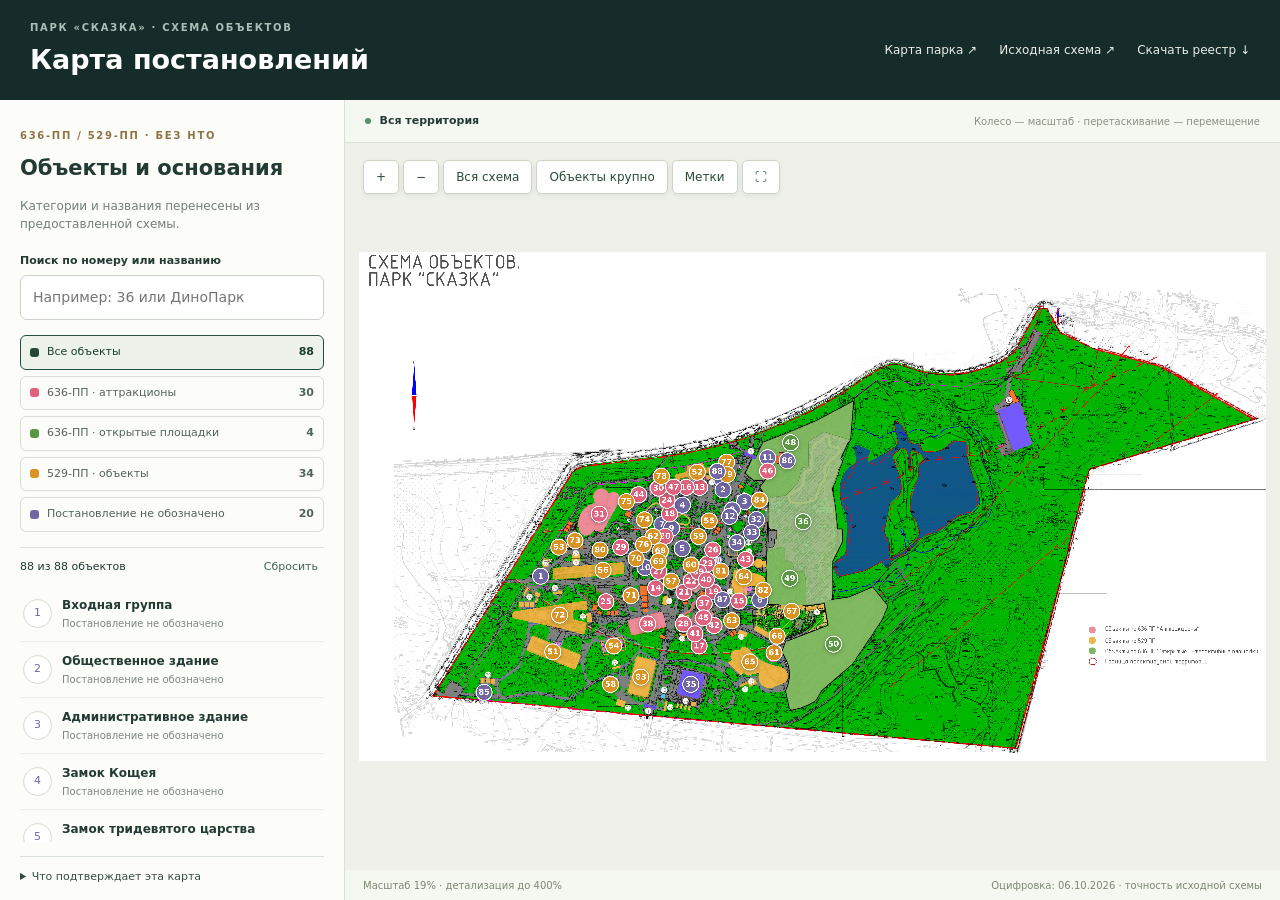
==== decrees/index.html @ 07817a86 "Добавить подробную карту объектов по 636-ПП и 529-ПП" ====
<!doctype html>
<html lang="ru"><head><meta charset="utf-8"><meta name="viewport" content="width=device-width,initial-scale=1"><meta name="theme-color" content="#162c2a"><title>Карта постановлений · Парк «Сказка»</title><link rel="stylesheet" href="style.css"></head>
<body>
<header><div><span class="eyebrow">ПАРК «СКАЗКА» · СХЕМА ОБЪЕКТОВ</span><h1>Карта постановлений</h1></div><nav><a href="../">Карта парка ↗</a><a href="assets/source.webp" target="_blank" rel="noopener">Исходная схема ↗</a><a href="data/objects.csv" download>Скачать реестр ↓</a></nav></header>
<main>
<aside><div class="intro"><span class="eyebrow">636-ПП / 529-ПП · БЕЗ НТО</span><h2>Объекты и основания</h2><p>Категории и названия перенесены из предоставленной схемы.</p></div>
<label class="search-label" for="search">Поиск по номеру или названию</label><input id="search" type="search" placeholder="Например: 36 или ДиноПарк" autocomplete="off">
<div id="filters" class="filters" aria-label="Категории объектов"></div><div class="list-head"><span id="count" aria-live="polite">Загрузка реестра…</span><button id="clear" class="text-button">Сбросить</button></div><div id="list" class="list"></div>
<details class="notes"><summary>Что подтверждает эта карта</summary><p>Карта показывает классификацию исходной схемы. Она не подтверждает разрешения, законность размещения, кадастровые границы или действующую редакцию постановлений.</p><p>Дата схемы не указана. Геопривязки нет. Метки оцифрованы приблизительно; повторные вхождения номера не являются отдельными строками реестра. Фильтры меняют метки и список, а цветная подложка сохраняется.</p><p>Названия «Аттракцион №…» сохранены без догадок. НТО исключены согласно имени файла.</p><a href="assets/legend.webp" target="_blank" rel="noopener">Экспликация исходной схемы ↗</a></details>
</aside>
<section class="map-area" aria-label="Интерактивная схема"><div class="map-top"><span><i></i> <b id="map-label">Вся территория</b></span><span class="hint">Колесо — масштаб · перетаскивание — перемещение</span></div>
<div id="viewport" tabindex="0" role="region" aria-label="Карта. Клавиши плюс и минус меняют масштаб, стрелки перемещают карту, 0 показывает всю схему."><div id="world"><img id="map" src="assets/map.webp" alt="Схема объектов Парка Сказка с номерами и цветами категорий" draggable="false"><div id="markers"></div></div><div id="loading">Загружаем подробную схему…</div></div>
<div class="controls"><button id="plus" aria-label="Приблизить">+</button><button id="minus" aria-label="Отдалить">−</button><button id="fit">Вся схема</button><button id="dense">Объекты крупно</button><button id="toggle" aria-pressed="true">Метки</button><button id="fullscreen" aria-label="Полноэкранная карта">⛶</button></div>
<div id="card" class="card" hidden><button id="close" aria-label="Закрыть карточку">×</button><span id="card-group" class="eyebrow"></span><h2 id="card-title"></h2><p id="card-basis"></p><p class="fine">Положение метки приблизительное. Сведения — по исходной схеме.</p><div id="locations"></div></div>
<footer><span id="zoom">Масштаб</span><span>Оцифровка: 06.10.2026 · точность исходной схемы</span></footer></section>
</main><script src="app.js"></script></body></html>
---- decrees/style.css ----
*{box-sizing:border-box}body{margin:0;color:#233a35;background:#f4f6f1;font:14px/1.5 system-ui,-apple-system,Segoe UI,sans-serif}button,input{font:inherit}button,a,input{touch-action:manipulation}button{cursor:pointer}button:focus-visible,a:focus-visible,input:focus-visible,#viewport:focus-visible{outline:3px solid #d2a24b;outline-offset:3px}header{height:100px;background:#162c2a;color:white;padding:20px 30px;display:flex;justify-content:space-between;align-items:center;gap:20px}.eyebrow{font-size:10px;letter-spacing:1.7px;font-weight:700}header .eyebrow{color:#a7c1b5}h1{font-size:27px;line-height:1.2;margin:7px 0}nav{display:flex;gap:22px}nav a{color:#e8ede5;text-decoration:none;font-size:12px}nav a:hover{color:#e8c985}main{height:calc(100dvh - 100px);min-height:560px;display:grid;grid-template-columns:345px 1fr}aside{background:#fcfcf9;border-right:1px solid #d9e0d8;display:flex;flex-direction:column;overflow:auto;padding:24px 20px 15px}.intro .eyebrow{color:#8e7446}h2{font-size:21px;margin:8px 0}.intro p{color:#708077;font-size:12px;margin-bottom:20px}.search-label{font-size:11px;font-weight:650;margin-bottom:6px}input{width:100%;border:1px solid #c9d3c8;border-radius:7px;background:white;padding:11px 12px;color:#233a35}.filters{display:grid;gap:6px;margin:15px 0}.filter{display:flex;align-items:center;gap:8px;border:1px solid #d6ded5;border-radius:6px;background:transparent;text-align:left;padding:8px 9px;font-size:11px;color:#526459}.filter.active{border-color:#244f42;background:#edf2eb;color:#183e30}.swatch{width:9px;height:9px;border-radius:3px;flex-shrink:0}.filter strong{margin-left:auto;font-size:11px}.list-head{display:flex;justify-content:space-between;align-items:center;font-size:11px;border-top:1px solid #dbe1d7;padding:10px 0}.text-button{border:0;background:none;color:#406451;font-size:11px}.list{flex:1;min-height:180px;overflow:auto}.object{width:100%;display:flex;align-items:center;text-align:left;gap:10px;border:0;border-bottom:1px solid #ebeee6;background:none;padding:10px 3px;color:inherit}.object:hover,.object.selected{background:#eaf0e5}.object .num{font-size:11px;border:1px solid #d4ddcf;min-width:29px;height:29px;border-radius:50%;display:grid;place-items:center;background:white}.object .name{font-size:12px;font-weight:600}.object small{display:block;font-size:10px;font-weight:400;color:#7c897e;margin-top:2px}.notes{margin-top:14px;padding-top:12px;border-top:1px solid #d9e0d8;font-size:11px;color:#67796b}.notes summary{cursor:pointer;color:#384f40}.notes a{color:#406451}.map-area{min-width:0;position:relative;display:flex;flex-direction:column;background:#e4e9e0;overflow:hidden}.map-top{height:43px;display:flex;justify-content:space-between;align-items:center;padding:0 20px;background:#f5f7f1;border-bottom:1px solid #dbe0d6;font-size:11px;gap:12px}.map-top i{display:inline-block;width:6px;height:6px;background:#52936c;border-radius:50%;margin-right:5px}.hint{color:#879282;font-size:10px}#viewport{flex:1;overflow:hidden;position:relative;touch-action:none;cursor:grab;background:#eef0e9}#viewport.dragging{cursor:grabbing}#world{position:absolute;transform-origin:0 0;width:4779px;height:2680px;will-change:transform}#map{width:4779px;height:2680px;position:absolute;pointer-events:none;user-select:none}#markers{position:absolute;inset:0;pointer-events:none}.marker{position:absolute;pointer-events:auto;transform:translate(-50%,-50%) scale(var(--inverse));border:2px solid white;background:var(--color);color:white;width:25px;height:25px;border-radius:50%;padding:0;font-size:10px;font-weight:700;box-shadow:0 1px 4px #132e2355;line-height:20px}.marker:hover,.marker.selected{z-index:10;box-shadow:0 0 0 5px #132e2340;outline:2px solid #243e31;width:32px;height:32px;font-size:12px}.marker.muted{display:none}#loading{position:absolute;left:50%;top:50%;transform:translate(-50%,-50%);padding:16px 24px;background:#ffffffed;border-radius:8px;pointer-events:none}.controls{position:absolute;left:18px;top:60px;display:flex;flex-wrap:wrap;gap:4px;max-width:calc(100% - 36px)}.controls button{height:34px;padding:0 12px;border:1px solid #ccd5c7;border-radius:5px;background:#fffffff0;color:#2d4a37;box-shadow:0 2px 5px #253b2210;font-size:12px}.controls button:hover{background:#e4ecdc}.controls button[aria-pressed=false]{background:#e1e5dc;color:#8b9787}.card{position:absolute;right:20px;bottom:49px;width:340px;max-width:calc(100% - 40px);background:#fffffff5;border:1px solid #d5dfcd;border-radius:9px;padding:20px;box-shadow:0 10px 40px #283b2326}.card h2{font-size:20px;padding-right:13px}.card p{font-size:12px;color:#66755e}.card .fine{font-size:10px}.card #close{position:absolute;right:10px;top:7px;background:none;border:0;font-size:24px;color:#85917c}#locations{display:flex;flex-wrap:wrap;gap:5px}#locations button{background:#edf3e7;border:1px solid #cbd8c1;border-radius:4px;padding:5px 8px;color:#47653b;font-size:10px}footer{height:30px;display:flex;justify-content:space-between;align-items:center;padding:0 18px;font-size:10px;background:#f5f7f1;color:#7a8972}.empty{padding:25px 5px;color:#788775;font-size:12px}[hidden]{display:none!important}@media(min-width:1500px){main{grid-template-columns:370px 1fr}}@media(max-width:800px){header{height:auto;min-height:100px;padding:16px;flex-wrap:wrap}h1{font-size:23px}nav{gap:14px;flex-wrap:wrap}nav a{font-size:10px}main{height:auto;min-height:0;display:flex;flex-direction:column}.map-area{order:0;height:62dvh;min-height:360px}aside{order:1;overflow:visible;padding:18px}.list{max-height:320px;flex:auto}.filters{grid-template-columns:1fr 1fr}.filter{font-size:10px}.hint{display:none}.controls{left:10px;top:52px;gap:3px}.controls button{padding:0 8px;font-size:10px}.card{right:12px;bottom:38px;padding:14px}.map-top{padding:0 12px}footer{font-size:8px;padding:0 10px}}@media(prefers-reduced-motion:no-preference){.object,.filter{transition:background .12s}}
#world.overview .marker{width:17px;height:17px;line-height:13px;font-size:8px;border-width:1px}#world.overview .marker[data-occurrence]:not([data-occurrence="0"]){display:none}#world.overview .marker.selected{width:24px;height:24px;font-size:10px;line-height:20px}.map-area:fullscreen{height:100dvh;width:100vw}
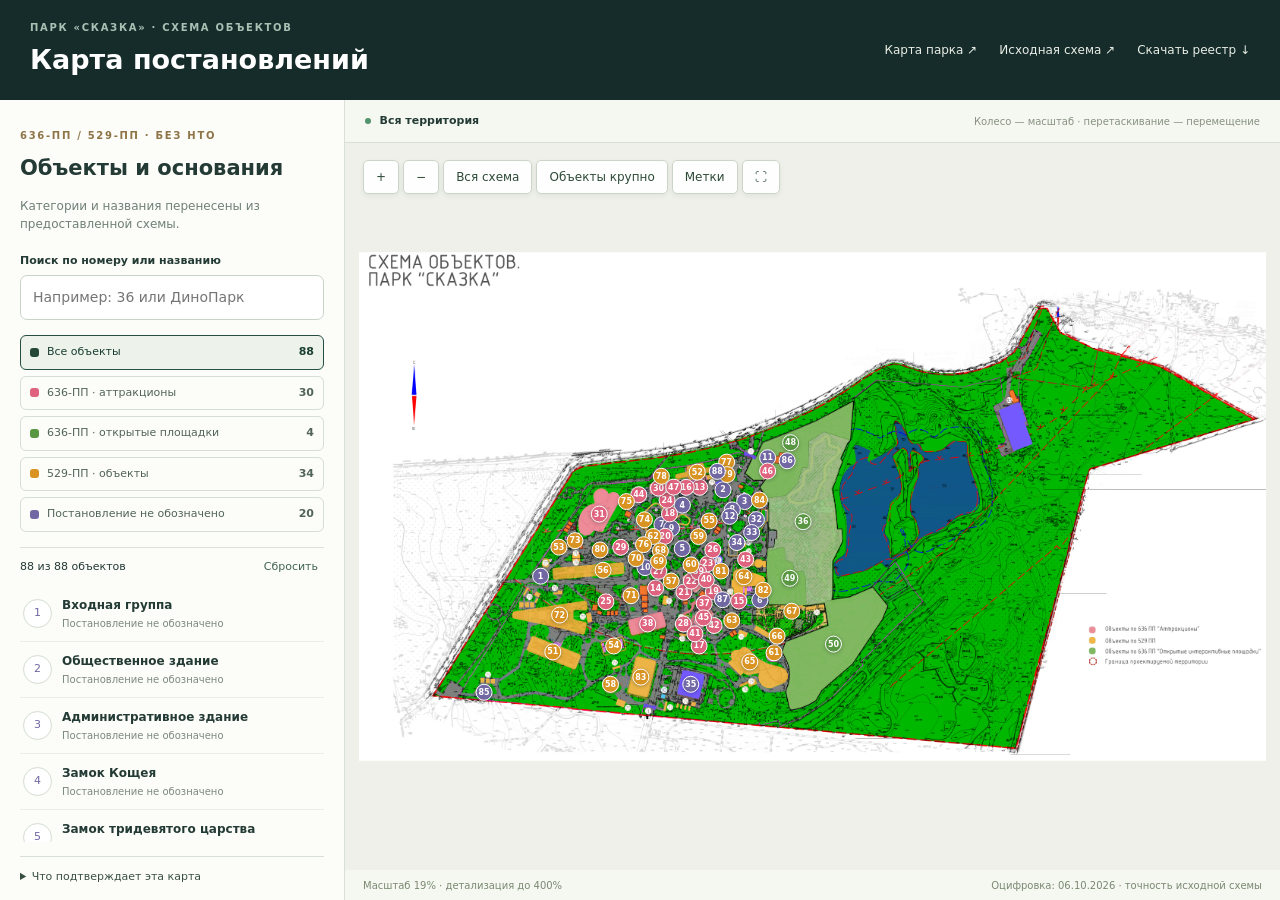
==== commit d1e6814d: "Адаптировать карту постановлений для телефонов и сенсорного управления" ====
--- a/decrees/index.html
+++ b/decrees/index.html
@@ -1,16 +1,16 @@
 <!doctype html>
-<html lang="ru"><head><meta charset="utf-8"><meta name="viewport" content="width=device-width,initial-scale=1"><meta name="theme-color" content="#162c2a"><title>Карта постановлений · Парк «Сказка»</title><link rel="stylesheet" href="style.css"></head>
-<body>
+<html lang="ru"><head><meta charset="utf-8"><meta name="viewport" content="width=device-width,initial-scale=1,viewport-fit=cover,interactive-widget=resizes-content"><meta name="theme-color" content="#162c2a"><title>Карта постановлений · Парк «Сказка»</title><link rel="stylesheet" href="style.css"><link rel="stylesheet" href="mobile.css"></head>
+<body data-mobile-view="map">
 <header><div><span class="eyebrow">ПАРК «СКАЗКА» · СХЕМА ОБЪЕКТОВ</span><h1>Карта постановлений</h1></div><nav><a href="../">Карта парка ↗</a><a href="assets/source.webp" target="_blank" rel="noopener">Исходная схема ↗</a><a href="data/objects.csv" download>Скачать реестр ↓</a></nav></header>
 <main>
 <aside><div class="intro"><span class="eyebrow">636-ПП / 529-ПП · БЕЗ НТО</span><h2>Объекты и основания</h2><p>Категории и названия перенесены из предоставленной схемы.</p></div>
 <label class="search-label" for="search">Поиск по номеру или названию</label><input id="search" type="search" placeholder="Например: 36 или ДиноПарк" autocomplete="off">
 <div id="filters" class="filters" aria-label="Категории объектов"></div><div class="list-head"><span id="count" aria-live="polite">Загрузка реестра…</span><button id="clear" class="text-button">Сбросить</button></div><div id="list" class="list"></div>
-<details class="notes"><summary>Что подтверждает эта карта</summary><p>Карта показывает классификацию исходной схемы. Она не подтверждает разрешения, законность размещения, кадастровые границы или действующую редакцию постановлений.</p><p>Дата схемы не указана. Геопривязки нет. Метки оцифрованы приблизительно; повторные вхождения номера не являются отдельными строками реестра. Фильтры меняют метки и список, а цветная подложка сохраняется.</p><p>Названия «Аттракцион №…» сохранены без догадок. НТО исключены согласно имени файла.</p><a href="assets/legend.webp" target="_blank" rel="noopener">Экспликация исходной схемы ↗</a></details>
+<details class="notes"><summary>Что подтверждает эта карта</summary><p>Карта показывает классификацию исходной схемы. Она не подтверждает разрешения, законность размещения, кадастровые границы или действующую редакцию постановлений.</p><p>Дата схемы не указана. Геопривязки нет. Метки оцифрованы приблизительно; повторные вхождения номера не являются отдельными строками реестра. Фильтры меняют метки и список, а цветная подложка сохраняется.</p><div class="mobile-sources"><a href="assets/source.webp" target="_blank" rel="noopener">Открыть исходную схему ↗</a><a href="data/objects.csv" download>Скачать реестр CSV ↓</a><a href="../">Открыть карту парка ↗</a></div><p>Названия «Аттракцион №…» сохранены без догадок. НТО исключены согласно имени файла.</p><a href="assets/legend.webp" target="_blank" rel="noopener">Экспликация исходной схемы ↗</a></details>
 </aside>
 <section class="map-area" aria-label="Интерактивная схема"><div class="map-top"><span><i></i> <b id="map-label">Вся территория</b></span><span class="hint">Колесо — масштаб · перетаскивание — перемещение</span></div>
 <div id="viewport" tabindex="0" role="region" aria-label="Карта. Клавиши плюс и минус меняют масштаб, стрелки перемещают карту, 0 показывает всю схему."><div id="world"><img id="map" src="assets/map.webp" alt="Схема объектов Парка Сказка с номерами и цветами категорий" draggable="false"><div id="markers"></div></div><div id="loading">Загружаем подробную схему…</div></div>
-<div class="controls"><button id="plus" aria-label="Приблизить">+</button><button id="minus" aria-label="Отдалить">−</button><button id="fit">Вся схема</button><button id="dense">Объекты крупно</button><button id="toggle" aria-pressed="true">Метки</button><button id="fullscreen" aria-label="Полноэкранная карта">⛶</button></div>
+<div class="controls"><button id="plus" aria-label="Приблизить">+</button><button id="minus" aria-label="Отдалить">−</button><button id="fit">Вся схема</button><button id="dense">Объекты крупно</button><button id="toggle" aria-pressed="true">Метки</button><button id="fullscreen" aria-label="Полноэкранная карта">⛶ <span class="mobile-fullscreen-label">На весь экран</span></button></div>
 <div id="card" class="card" hidden><button id="close" aria-label="Закрыть карточку">×</button><span id="card-group" class="eyebrow"></span><h2 id="card-title"></h2><p id="card-basis"></p><p class="fine">Положение метки приблизительное. Сведения — по исходной схеме.</p><div id="locations"></div></div>
 <footer><span id="zoom">Масштаб</span><span>Оцифровка: 06.10.2026 · точность исходной схемы</span></footer></section>
-</main><script src="app.js"></script></body></html>
+</main><nav class="mobile-nav" aria-label="Разделы карты"><button data-view="map" aria-pressed="true">Карта</button><button data-view="objects" aria-pressed="false">Объекты <span id="mobile-count">88</span></button><button data-view="info" aria-pressed="false">Сведения</button></nav><script src="app.js"></script></body></html>
--- a/decrees/mobile.css
+++ b/decrees/mobile.css
@@ -0,0 +1,37 @@
+.mobile-nav,.mobile-sources,.mobile-fullscreen-label{display:none}
+@media(max-width:900px){
+  html,body{height:100%;overflow:hidden;overscroll-behavior:none}
+  body{height:100dvh;display:flex;flex-direction:column;padding-top:env(safe-area-inset-top);background:#162c2a}
+  header{flex:none;min-height:0;height:68px;padding:10px 16px;display:block}
+  header .eyebrow{font-size:8px;letter-spacing:1.2px}h1{font-size:21px;margin:4px 0}header nav{display:none}
+  main{flex:1;min-height:0;height:auto;overflow:hidden;display:block;position:relative;background:#fcfcf9}
+  .map-area{height:100%;min-height:0;order:0}
+  .map-top{height:34px;flex:none;padding:0 12px;font-size:10px;overflow:hidden}
+  .map-top>span:first-child{overflow:hidden;text-overflow:ellipsis;white-space:nowrap}
+  .controls{position:static;order:1;display:grid;grid-template-columns:44px 44px 1fr 1fr;gap:6px;padding:8px 10px;max-width:none;background:#f5f7f1;flex:none}
+  .controls button{height:44px;min-width:44px;padding:0 8px;font-size:12px;box-shadow:none}
+  .mobile-fullscreen-label{display:inline;font-size:12px}#toggle{grid-column:1/3}#fullscreen{grid-column:3/5;font-size:18px}
+  #viewport{order:2;min-height:0}footer{order:3;flex:none;height:24px;font-size:9px;padding:0 10px}footer span:last-child{display:none}
+  aside{height:100%;min-height:0;padding:14px 16px 0;border:0;display:flex;overflow:hidden}
+  body[data-mobile-view=map] aside{display:none}
+  body[data-mobile-view=objects] .map-area,body[data-mobile-view=info] .map-area{display:none}
+  body[data-mobile-view=objects] .intro,body[data-mobile-view=objects] .notes{display:none}
+  .search-label{font-size:12px}input{font-size:16px;min-height:46px;flex:none}
+  .filters{grid-template-columns:1fr 1fr;gap:6px;margin:12px 0 4px;flex:none}.filter{min-height:46px;font-size:11px;padding:7px 9px}.filter:first-child{grid-column:1/-1}.filter span:nth-child(2){line-height:1.3}
+  .list-head{flex:none;padding:6px 0;font-size:12px}.text-button{min-height:44px;min-width:70px;font-size:12px}
+  .list{flex:1;min-height:0;max-height:none;overflow-y:auto;overscroll-behavior:contain;padding-bottom:12px;-webkit-overflow-scrolling:touch}
+  .object{min-height:64px;padding:10px 4px;gap:12px}.object .name{font-size:14px}.object small{font-size:11px}.object .num{min-width:34px;height:34px;font-size:12px}
+  .mobile-nav{display:grid;grid-template-columns:repeat(3,1fr);gap:6px;background:#fcfcf9;border-top:1px solid #d7dfd3;padding:6px 10px calc(6px + env(safe-area-inset-bottom));flex:none}
+  .mobile-nav button{height:46px;border:0;border-radius:8px;background:transparent;color:#697b67;font-size:13px;font-weight:600}.mobile-nav button[aria-pressed=true]{background:#e7eee1;color:#244a35}.mobile-nav span{font-size:10px;margin-left:3px}
+  .card{z-index:30;left:10px;right:10px;bottom:30px;width:auto;max-width:none;max-height:40%;overflow-y:auto;padding:16px;border-radius:12px;overscroll-behavior:contain}.card h2{font-size:17px;padding-right:32px;margin:6px 0}.card .eyebrow{font-size:9px;letter-spacing:.7px}.card p{font-size:12px;margin:7px 0}.card .fine{font-size:10px}.card #close{height:44px;width:44px;top:5px;right:5px}#locations button{min-width:44px;min-height:44px;font-size:12px}
+  .marker::before{content:'';position:absolute;left:50%;top:50%;transform:translate(-50%,-50%);width:44px;height:44px;border-radius:50%}
+  #loading{max-width:85%;width:260px;text-align:center;font-size:13px}
+  body[data-mobile-view=info] aside{overflow-y:auto;padding-bottom:20px}
+  body[data-mobile-view=info] .search-label,body[data-mobile-view=info] #search,body[data-mobile-view=info] .filters,body[data-mobile-view=info] .list-head,body[data-mobile-view=info] .list{display:none}
+  body[data-mobile-view=info] .notes{display:block;flex:none;font-size:14px;border:0;padding:0;margin-top:0;color:#55684e}
+  body[data-mobile-view=info] .notes summary{display:none}.mobile-sources{display:grid;gap:8px;margin:16px 0}.mobile-sources a,.notes>a{display:block;padding:12px;border:1px solid #cbd7c1;border-radius:7px;text-decoration:none;font-size:13px;min-height:44px}
+}
+@media(max-width:900px) and (max-height:500px){
+  header{height:48px;padding:5px 12px}header .eyebrow{display:none}h1{font-size:18px}.mobile-nav{padding-top:3px;padding-bottom:calc(3px + env(safe-area-inset-bottom))}.mobile-nav button{height:44px}
+  .mobile-fullscreen-label{display:none}.map-top{display:none}.controls{grid-template-columns:44px 44px 1fr 1fr 70px 44px;padding:5px 8px}#toggle,#fullscreen{grid-column:auto}.card{max-height:60%;width:48%;left:auto}.filters{grid-template-columns:repeat(3,1fr);margin:6px 0}.filter:first-child{grid-column:auto}.search-label{display:none}aside{padding-top:8px}.filter{min-height:44px}.list-head{padding:0}
+}
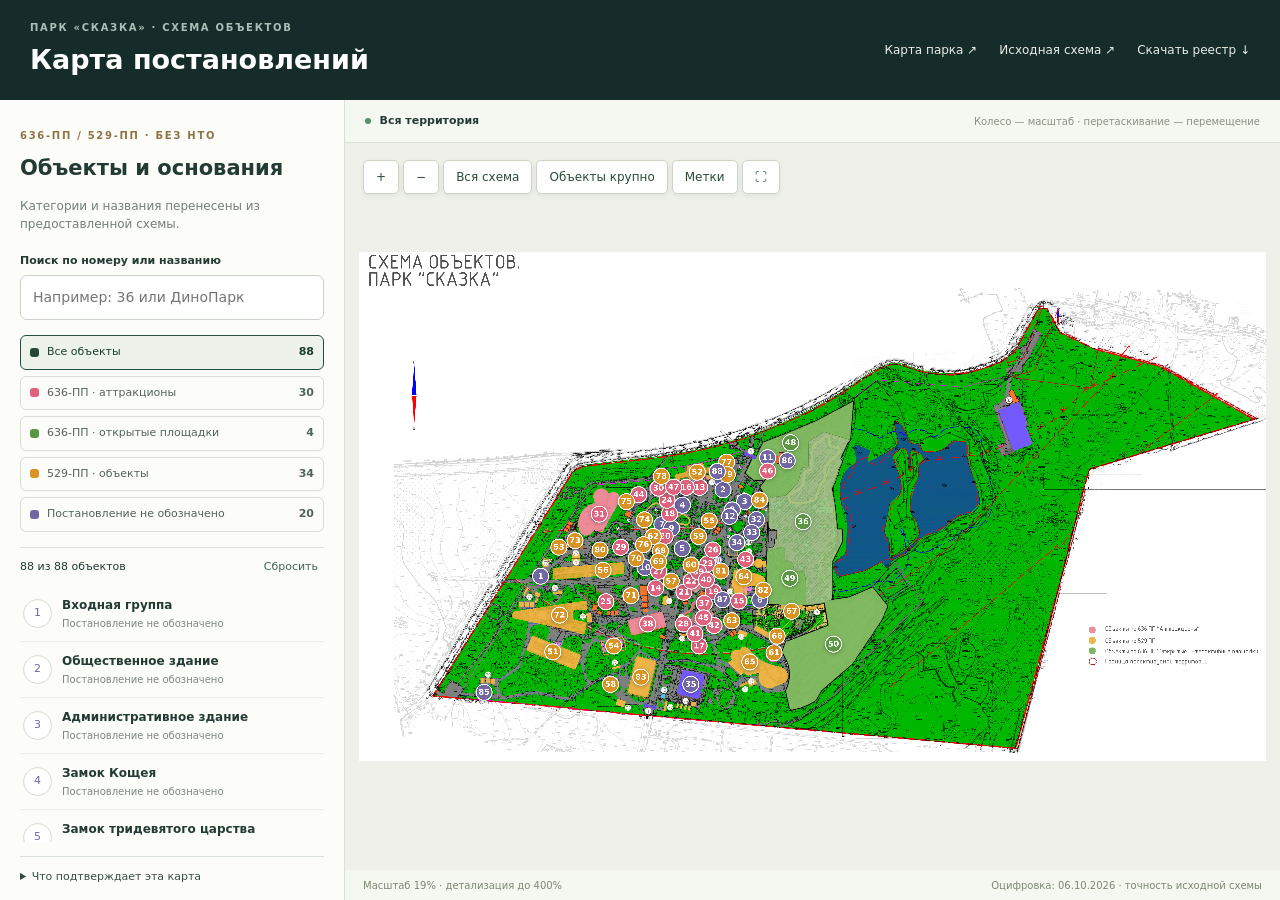
==== commit e30bbfda: "Разделить прокрутку страницы одним пальцем и управление картой двумя" ====
--- a/decrees/index.html
+++ b/decrees/index.html
@@ -1,5 +1,5 @@
 <!doctype html>
-<html lang="ru"><head><meta charset="utf-8"><meta name="viewport" content="width=device-width,initial-scale=1,viewport-fit=cover,interactive-widget=resizes-content"><meta name="theme-color" content="#162c2a"><title>Карта постановлений · Парк «Сказка»</title><link rel="stylesheet" href="style.css"><link rel="stylesheet" href="mobile.css"></head>
+<html lang="ru"><head><meta charset="utf-8"><meta name="viewport" content="width=device-width,initial-scale=1,viewport-fit=cover,interactive-widget=resizes-content"><meta name="theme-color" content="#162c2a"><title>Карта постановлений · Парк «Сказка»</title><link rel="stylesheet" href="style.css"><link rel="stylesheet" href="mobile.css?v=20261006-3"></head>
 <body data-mobile-view="map">
 <header><div><span class="eyebrow">ПАРК «СКАЗКА» · СХЕМА ОБЪЕКТОВ</span><h1>Карта постановлений</h1></div><nav><a href="../">Карта парка ↗</a><a href="assets/source.webp" target="_blank" rel="noopener">Исходная схема ↗</a><a href="data/objects.csv" download>Скачать реестр ↓</a></nav></header>
 <main>
@@ -13,4 +13,4 @@
 <div class="controls"><button id="plus" aria-label="Приблизить">+</button><button id="minus" aria-label="Отдалить">−</button><button id="fit">Вся схема</button><button id="dense">Объекты крупно</button><button id="toggle" aria-pressed="true">Метки</button><button id="fullscreen" aria-label="Полноэкранная карта">⛶ <span class="mobile-fullscreen-label">На весь экран</span></button></div>
 <div id="card" class="card" hidden><button id="close" aria-label="Закрыть карточку">×</button><span id="card-group" class="eyebrow"></span><h2 id="card-title"></h2><p id="card-basis"></p><p class="fine">Положение метки приблизительное. Сведения — по исходной схеме.</p><div id="locations"></div></div>
 <footer><span id="zoom">Масштаб</span><span>Оцифровка: 06.10.2026 · точность исходной схемы</span></footer></section>
-</main><nav class="mobile-nav" aria-label="Разделы карты"><button data-view="map" aria-pressed="true">Карта</button><button data-view="objects" aria-pressed="false">Объекты <span id="mobile-count">88</span></button><button data-view="info" aria-pressed="false">Сведения</button></nav><script src="app.js"></script></body></html>
+</main><div class="mobile-gesture-help">Одним пальцем — прокрутка страницы.<br>Двумя — перемещение и масштаб карты.</div><nav class="mobile-nav" aria-label="Разделы карты"><button data-view="map" aria-pressed="true">Карта</button><button data-view="objects" aria-pressed="false">Объекты <span id="mobile-count">88</span></button><button data-view="info" aria-pressed="false">Сведения</button></nav><script src="app.js?v=20261006-3"></script></body></html>
--- a/decrees/mobile.css
+++ b/decrees/mobile.css
@@ -35,3 +35,25 @@
   header{height:48px;padding:5px 12px}header .eyebrow{display:none}h1{font-size:18px}.mobile-nav{padding-top:3px;padding-bottom:calc(3px + env(safe-area-inset-bottom))}.mobile-nav button{height:44px}
   .mobile-fullscreen-label{display:none}.map-top{display:none}.controls{grid-template-columns:44px 44px 1fr 1fr 70px 44px;padding:5px 8px}#toggle,#fullscreen{grid-column:auto}.card{max-height:60%;width:48%;left:auto}.filters{grid-template-columns:repeat(3,1fr);margin:6px 0}.filter:first-child{grid-column:auto}.search-label{display:none}aside{padding-top:8px}.filter{min-height:44px}.list-head{padding:0}
 }
+
+/* Stable browser-toolbar height and native single-finger document scrolling. */
+.mobile-gesture-help{display:none}
+@media(max-width:900px){
+  html,body{height:auto;overflow-x:hidden;overflow-y:auto;overscroll-behavior-y:auto}
+  body{height:auto;min-height:100svh;padding-left:env(safe-area-inset-left);padding-right:env(safe-area-inset-right)}
+  main{flex:none;height:calc(100svh - 128px - env(safe-area-inset-top) - env(safe-area-inset-bottom));min-height:250px}
+  #viewport,#viewport button{touch-action:pan-y}
+  .mobile-nav{position:sticky;bottom:0;z-index:40;padding-bottom:calc(8px + env(safe-area-inset-bottom));min-height:60px}
+  .mobile-gesture-help{display:block;min-height:60px;padding:10px 16px;background:#fcfcf9;color:#607257;font-size:12px}
+  body:not([data-mobile-view=map]) .mobile-gesture-help{display:none}
+  .map-area:fullscreen{height:100svh;padding:env(safe-area-inset-top) env(safe-area-inset-right) env(safe-area-inset-bottom) env(safe-area-inset-left)}
+}
+@media(max-width:900px) and (max-height:500px){main{height:calc(100svh - 100px - env(safe-area-inset-top) - env(safe-area-inset-bottom));min-height:150px}.mobile-nav{min-height:52px}}
+@media(max-width:900px){body{padding-bottom:calc(62px + env(safe-area-inset-bottom))}main{height:calc(100svh - 130px - env(safe-area-inset-top) - env(safe-area-inset-bottom))}.mobile-nav{position:fixed;left:env(safe-area-inset-left);right:env(safe-area-inset-right);bottom:0;height:calc(62px + env(safe-area-inset-bottom))}}
+@media(max-width:900px) and (max-height:500px){body{padding-bottom:calc(56px + env(safe-area-inset-bottom))}main{height:calc(100svh - 104px - env(safe-area-inset-top) - env(safe-area-inset-bottom))}.mobile-nav{height:calc(56px + env(safe-area-inset-bottom))}}
+
+@media(max-width:900px){
+  body[data-mobile-view=objects] main,body[data-mobile-view=info] main{height:auto;min-height:calc(100svh - 130px - env(safe-area-inset-top) - env(safe-area-inset-bottom))}
+  body[data-mobile-view=objects] aside,body[data-mobile-view=info] aside{height:auto;overflow:visible;padding-bottom:16px}
+  .list{flex:none;max-height:none;overflow:visible;overscroll-behavior:auto}
+}
